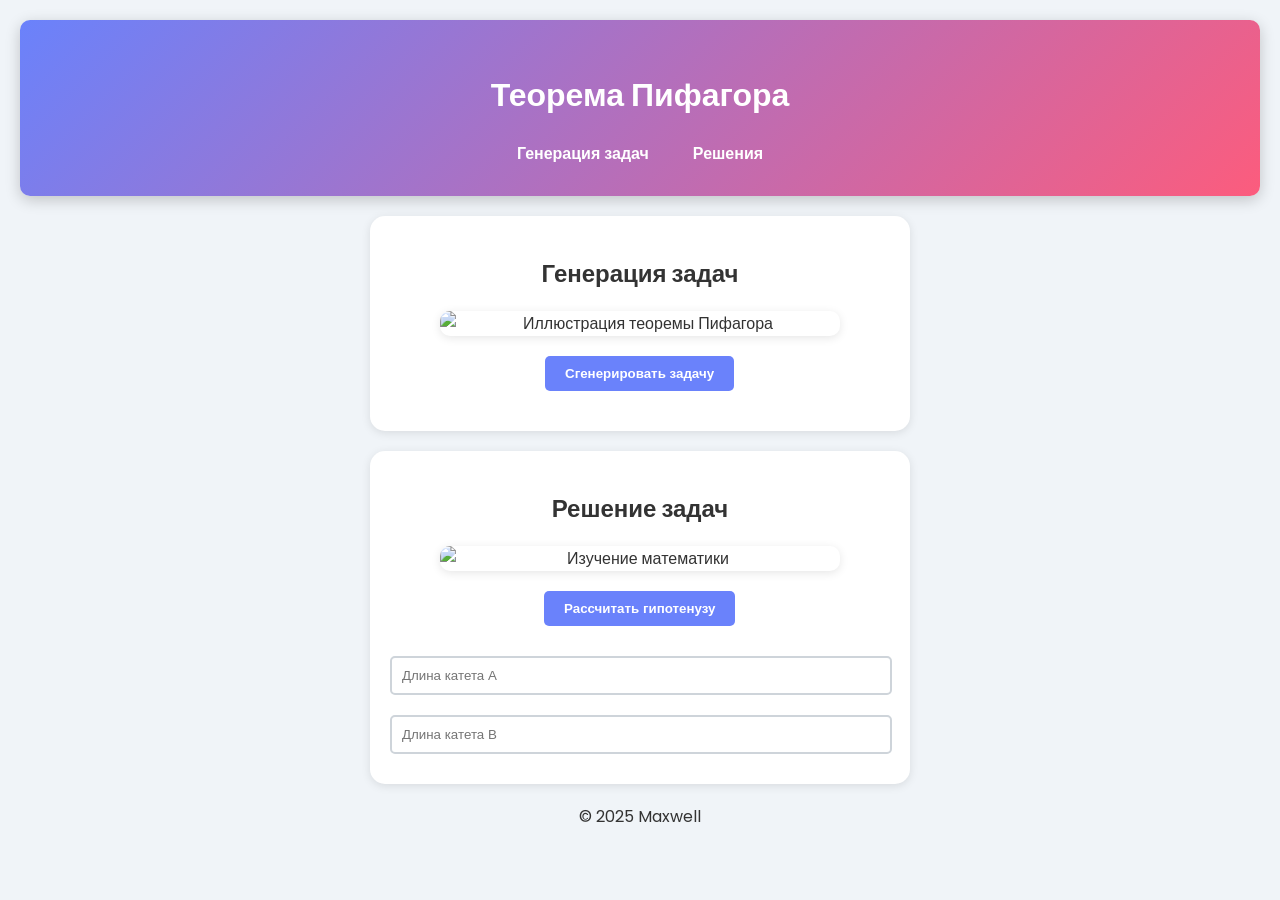
==== Теорема Пифагора.html @ ce5f4048 "Performance optimization implementation -Key features implemented: -DOM element caching in script.js" ====
<!DOCTYPE html>
<html lang="ru">
<head>
    <meta charset="UTF-8">
    <meta name="viewport" content="width=device-width, initial-scale=1.0">
    <title>Теорема Пифагора</title>
    <link rel="stylesheet" href="styles.css">
    <link rel="preconnect" href="https://fonts.googleapis.com">
    <link rel="preconnect" href="https://fonts.gstatic.com" crossorigin>
    <link href="https://fonts.googleapis.com/css2?family=Poppins:wght@400;600&display=swap" rel="stylesheet">
</head>
<body>
    <header>
        <h1>Теорема Пифагора</h1>
        <nav>
            <a href="#generate">Генерация задач</a>
            <a href="#solutions">Решения</a>
        </nav>
    </header>

    <section id="generate" class="card">
        <h2>Генерация задач</h2>
        <img src="images/pithagorean_theorem.png" alt="Иллюстрация теоремы Пифагора" class="img-center">
        <div class="button-container">
            <button id="generateBtn">Сгенерировать задачу</button>
        </div>
        <div id="task"></div>
    </section>

    <section id="solutions" class="card">
        <h2>Решение задач</h2>
        <img src="images/math_study.jpg" alt="Изучение математики" class="img-center">
        <div class="button-container">
            <button id="calculateBtn">Рассчитать гипотенузу</button>
        </div>
        <input type="number" id="catetA" placeholder="Длина катета A" />
        <input type="number" id="catetB" placeholder="Длина катета B" />
        <div id="result"></div>
    </section>

    <footer>
        <p>&copy; 2025 Maxwell</p>
    </footer>

    <script src="script.js"></script>
</body>
</html>
---- styles.css ----
/* Оптимизированные стили - без дублирования */
body {
    font-family: 'Poppins', sans-serif;
    margin: 0;
    padding: 20px;
    background-color: #f0f4f8;
    color: #333;
}

header {
    background: linear-gradient(135deg, #6a82fb, #fc5c7d);
    color: white;
    padding: 30px;
    text-align: center;
    border-radius: 10px;
    box-shadow: 0 4px 15px rgba(0, 0, 0, 0.2);
}

nav a {
    margin: 0 20px;
    color: white;
    text-decoration: none;
    font-weight: 600;
    position: relative;
}

nav a:hover::after {
    content: '';
    position: absolute;
    left: 50%;
    bottom: -5px;
    transform: translateX(-50%);
    height: 2px;
    width: 100%;
    background: white;
}

.card {
    margin: 20px auto;
    background-color: white;
    padding: 20px;
    border-radius: 15px;
    box-shadow: 0 2px 10px rgba(0, 0, 0, 0.1);
    max-width: 500px;
    text-align: center;
}

.button-container {
    margin: 20px 0;
}

button {
    padding: 10px 20px;
    border: none;
    border-radius: 5px;
    background-color: #6a82fb;
    color: white;
    cursor: pointer;
    transition: background-color 0.3s, transform 0.2s;
    font-weight: 600;
    will-change: transform;
}

button:hover {
    background-color: #5a72e4;
    transform: translateY(-2px);
}

input {
    padding: 10px;
    margin: 10px 0;
    border: 2px solid #ced4da;
    border-radius: 5px;
    width: calc(100% - 22px);
    outline: none;
    transition: border-color 0.3s;
}

input:focus {
    border-color: #6a82fb;
}

footer {
    text-align: center;
    margin-top: 20px;
    font-weight: 400;
}

.img-center {
    display: block;
    margin: 20px auto;
    max-width: 80%;
    height: auto;
    border-radius: 10px;
    box-shadow: 0 2px 10px rgba(0, 0, 0, 0.1);
}
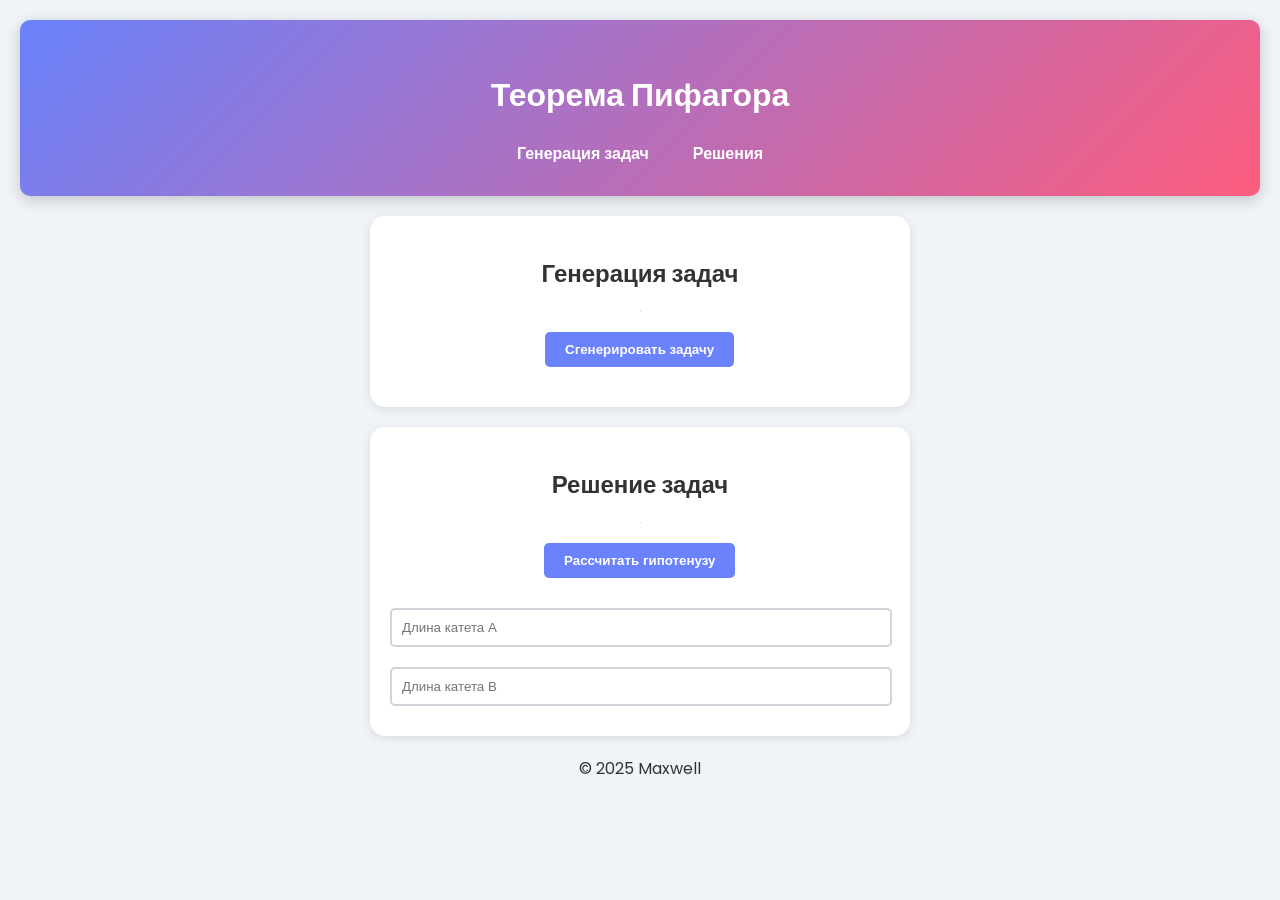
==== commit 4bf1a159: "update branch" ====
--- a/Теорема Пифагора.html
+++ b/Теорема Пифагора.html
@@ -18,18 +18,18 @@
         </nav>
     </header>
 
-    <section id="generate" class="card">
+    <section id="generate" class="card fade-in">
         <h2>Генерация задач</h2>
-        <img src="images/pithagorean_theorem.png" alt="Иллюстрация теоремы Пифагора" class="img-center">
+        <img src="images/pithagorean_theorem.png" alt="Иллюстрация теоремы Пифагора" class="img-center zoom-hover">
         <div class="button-container">
             <button id="generateBtn">Сгенерировать задачу</button>
         </div>
         <div id="task"></div>
     </section>
 
-    <section id="solutions" class="card">
+    <section id="solutions" class="card fade-in">
         <h2>Решение задач</h2>
-        <img src="images/math_study.jpg" alt="Изучение математики" class="img-center">
+        <img src="images/math_study.jpg" alt="Изучение математики" class="img-center zoom-hover">
         <div class="button-container">
             <button id="calculateBtn">Рассчитать гипотенузу</button>
         </div>
--- a/styles.css
+++ b/styles.css
@@ -5,6 +5,74 @@
     padding: 20px;
     background-color: #f0f4f8;
     color: #333;
+    overflow-x: hidden;
+}
+
+/* Анимация появления при загрузке */
+@keyframes fadeInUp {
+    from {
+        opacity: 0;
+        transform: translateY(30px);
+    }
+    to {
+        opacity: 1;
+        transform: translateY(0);
+    }
+}
+
+.fade-in {
+    animation: fadeInUp 0.8s ease-out forwards;
+}
+
+/* Задержка анимации для второй секции */
+#solutions.fade-in {
+    animation-delay: 0.3s;
+    opacity: 0;
+}
+
+/* Анимация увеличения изображений при наведении */
+.zoom-hover {
+    transition: transform 0.4s ease, box-shadow 0.4s ease;
+}
+
+.zoom-hover:hover {
+    transform: scale(1.05);
+    box-shadow: 0 8px 25px rgba(0, 0, 0, 0.2);
+}
+
+/* Анимация пульсации для кнопок */
+@keyframes pulse {
+    0% {
+        box-shadow: 0 0 0 0 rgba(106, 130, 251, 0.7);
+    }
+    70% {
+        box-shadow: 0 0 0 10px rgba(106, 130, 251, 0);
+    }
+    100% {
+        box-shadow: 0 0 0 0 rgba(106, 130, 251, 0);
+    }
+}
+
+button:hover {
+    background-color: #5a72e4;
+    transform: translateY(-2px);
+    animation: pulse 1s infinite;
+}
+
+/* Анимация появления результатов */
+@keyframes slideIn {
+    from {
+        opacity: 0;
+        transform: translateX(-20px);
+    }
+    to {
+        opacity: 1;
+        transform: translateX(0);
+    }
+}
+
+#task, #result {
+    animation: slideIn 0.5s ease-out;
 }
 
 header {
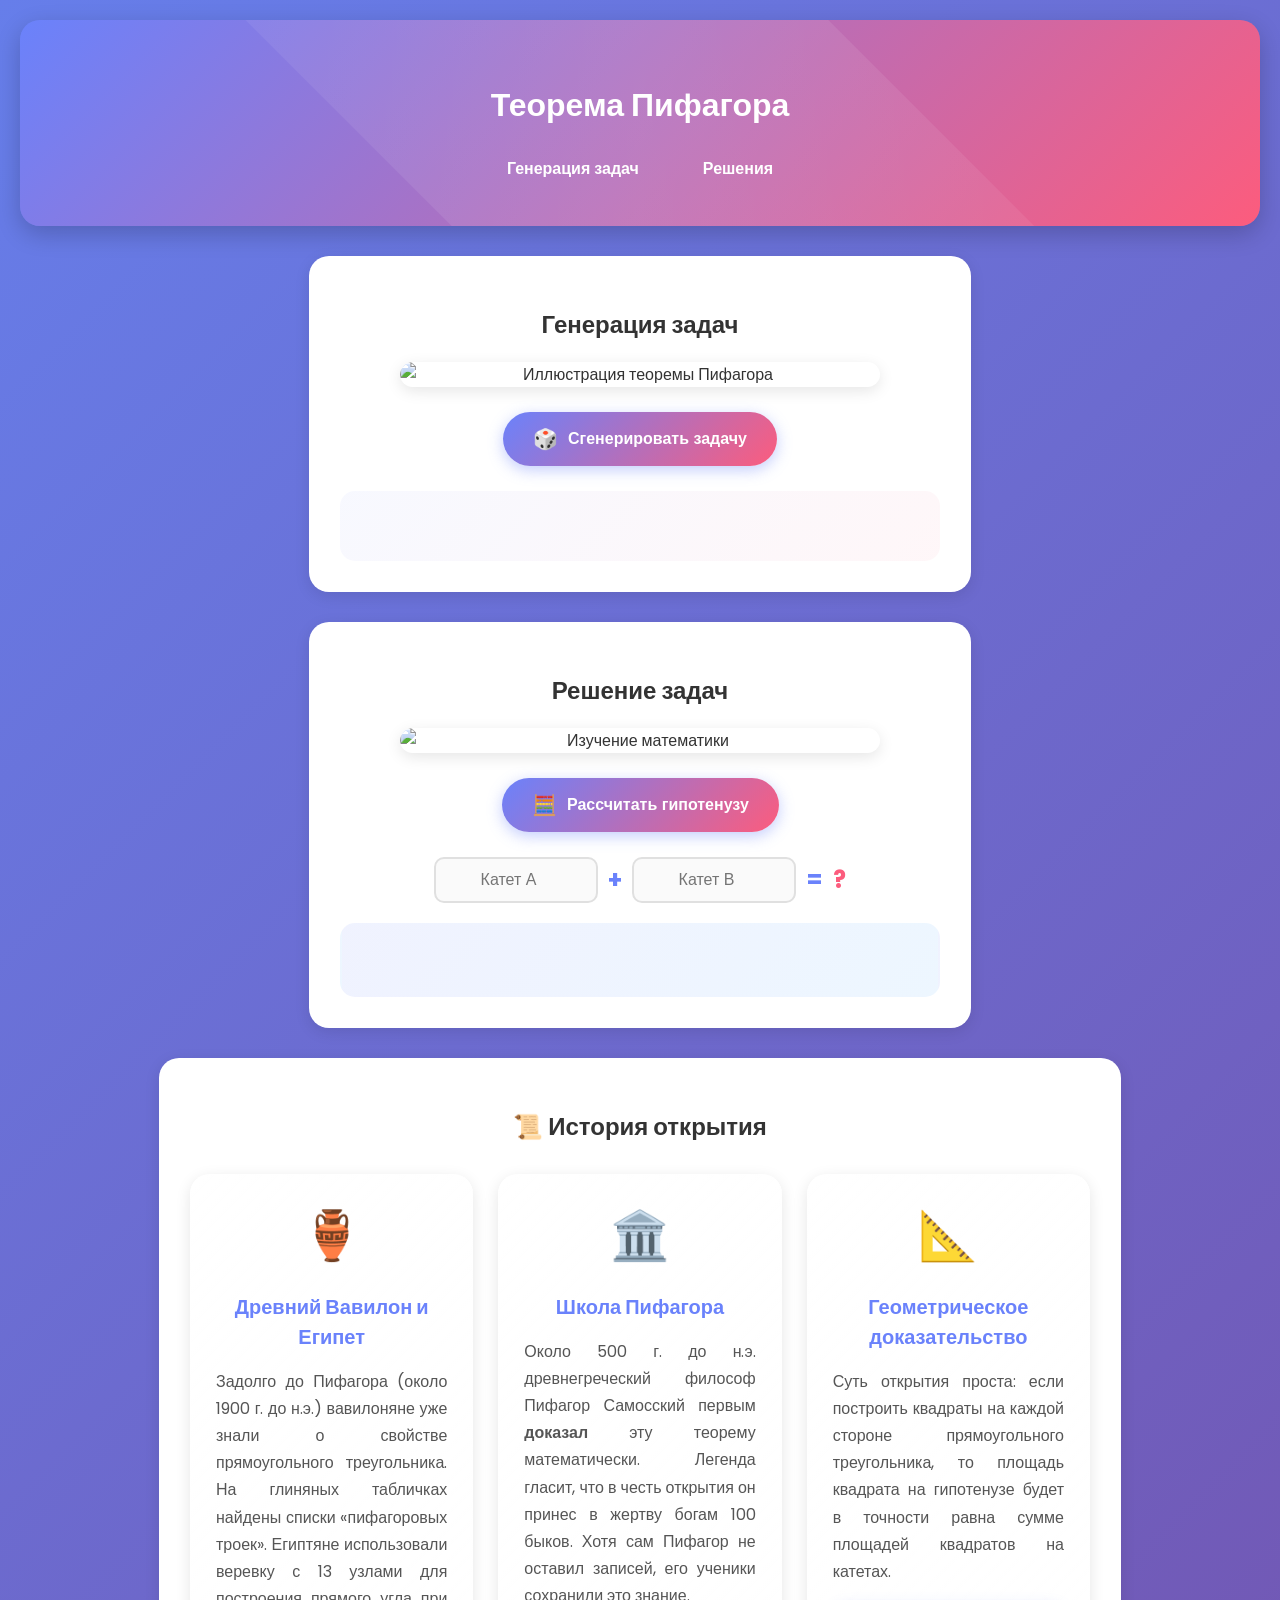
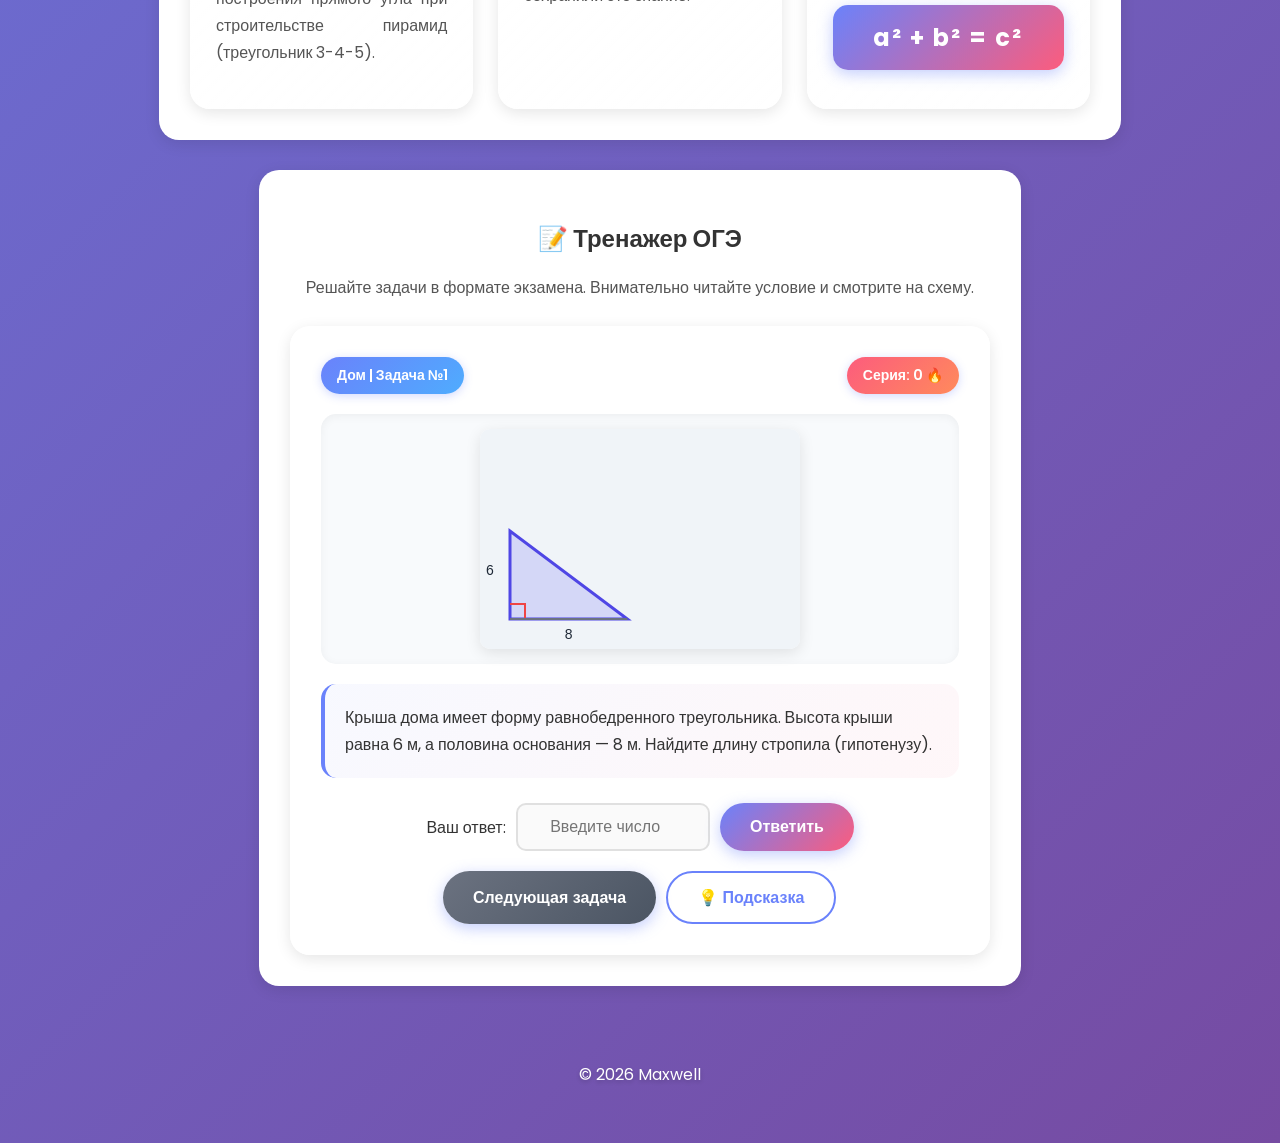
==== commit 6babb22b: "Update Теорема Пифагора.html" ====
--- a/Теорема Пифагора.html
+++ b/Теорема Пифагора.html
@@ -20,28 +20,117 @@
 
     <section id="generate" class="card fade-in">
         <h2>Генерация задач</h2>
-        <img src="images/pithagorean_theorem.png" alt="Иллюстрация теоремы Пифагора" class="img-center zoom-hover">
+        <div class="image-wrapper">
+            <img src="https://images.unsplash.com/photo-1635070041078-e363dbe005cb?w=600&h=400&fit=crop" alt="Иллюстрация теоремы Пифагора" class="img-center zoom-hover" loading="lazy">
+            <div class="image-overlay"></div>
+        </div>
         <div class="button-container">
-            <button id="generateBtn">Сгенерировать задачу</button>
+            <button id="generateBtn">
+                <span class="btn-icon">🎲</span>
+                <span>Сгенерировать задачу</span>
+            </button>
         </div>
-        <div id="task"></div>
+        <div id="task" class="result-box"></div>
     </section>
 
     <section id="solutions" class="card fade-in">
         <h2>Решение задач</h2>
-        <img src="images/math_study.jpg" alt="Изучение математики" class="img-center zoom-hover">
+        <div class="image-wrapper">
+            <img src="https://images.unsplash.com/photo-1509228468518-180dd4864904?w=600&h=400&fit=crop" alt="Изучение математики" class="img-center zoom-hover" loading="lazy">
+            <div class="image-overlay"></div>
+        </div>
         <div class="button-container">
-            <button id="calculateBtn">Рассчитать гипотенузу</button>
+            <button id="calculateBtn">
+                <span class="btn-icon">🧮</span>
+                <span>Рассчитать гипотенузу</span>
+            </button>
         </div>
-        <input type="number" id="catetA" placeholder="Длина катета A" />
-        <input type="number" id="catetB" placeholder="Длина катета B" />
-        <div id="result"></div>
+        <div class="input-group">
+            <input type="number" id="catetA" placeholder="Катет A" />
+            <span class="input-divider">+</span>
+            <input type="number" id="catetB" placeholder="Катет B" />
+            <span class="input-divider">=</span>
+            <span class="input-result-placeholder">?</span>
+        </div>
+        <div id="result" class="result-box highlight"></div>
+    </section>
+
+    <!-- Раздел: История -->
+    <section id="history" class="card fade-in history-section">
+        <h2>📜 История открытия</h2>
+        <div class="history-content">
+            <div class="history-card scroll-reveal">
+                <div class="history-icon">🏺</div>
+                <h3>Древний Вавилон и Египет</h3>
+                <p>Задолго до Пифагора (около 1900 г. до н.э.) вавилоняне уже знали о свойстве прямоугольного треугольника. На глиняных табличках найдены списки «пифагоровых троек». Египтяне использовали веревку с 13 узлами для построения прямого угла при строительстве пирамид (треугольник 3-4-5).</p>
+            </div>
+            
+            <div class="history-card scroll-reveal" style="transition-delay: 0.2s;">
+                <div class="history-icon">🏛️</div>
+                <h3>Школа Пифагора</h3>
+                <p>Около 500 г. до н.э. древнегреческий философ Пифагор Самосский первым <strong>доказал</strong> эту теорему математически. Легенда гласит, что в честь открытия он принес в жертву богам 100 быков. Хотя сам Пифагор не оставил записей, его ученики сохранили это знание.</p>
+            </div>
+
+            <div class="history-card scroll-reveal" style="transition-delay: 0.4s;">
+                <div class="history-icon">📐</div>
+                <h3>Геометрическое доказательство</h3>
+                <p>Суть открытия проста: если построить квадраты на каждой стороне прямоугольного треугольника, то площадь квадрата на гипотенузе будет в точности равна сумме площадей квадратов на катетах.</p>
+                <div class="formula-box">a² + b² = c²</div>
+            </div>
+        </div>
+    </section>
+
+    <!-- Раздел: Тренажер ОГЭ -->
+    <section id="oge-practice" class="card fade-in oge-section">
+        <h2>📝 Тренажер ОГЭ</h2>
+        <p class="section-desc">Решайте задачи в формате экзамена. Внимательно читайте условие и смотрите на схему.</p>
+        
+        <div class="task-container glass-panel">
+            <div class="task-header">
+                <span class="badge" id="task-type">Задача №1</span>
+                <span class="badge difficulty" id="task-streak">Серия: 0 🔥</span>
+            </div>
+            
+            <div class="task-content">
+                <div class="task-visual">
+                    <canvas id="taskCanvas" width="320" height="220"></canvas>
+                </div>
+                <div class="task-text" id="task-text">
+                    Загрузка задачи...
+                </div>
+            </div>
+
+            <div class="input-group">
+                <label for="user-answer">Ваш ответ:</label>
+                <div class="input-row">
+                    <input type="number" id="user-answer" placeholder="Введите число" step="0.1">
+                    <button class="btn btn-primary" onclick="checkAnswer()">Ответить</button>
+                </div>
+            </div>
+
+            <div id="feedback" class="feedback hidden">
+                <!-- Результат проверки -->
+            </div>
+
+            <div class="task-controls">
+                <button class="btn btn-secondary" onclick="generateTask()">Следующая задача</button>
+                <button class="btn btn-outline" onclick="toggleHint()">💡 Подсказка</button>
+            </div>
+            
+            <div id="hint-box" class="hint-box hidden">
+                <strong>Формула:</strong> $a^2 + b^2 = c^2$, где $c$ — гипотенуза.
+            </div>
+        </div>
     </section>
 
     <footer>
-        <p>&copy; 2025 Maxwell</p>
+        <p>&copy; 2026 Maxwell</p>
     </footer>
 
     <script src="script.js"></script>
 </body>
-</html>+</html>
+
+    <script src="script.js"></script>
+</body>
+</html>
--- a/styles.css
+++ b/styles.css
@@ -1,10 +1,22 @@
 /* Оптимизированные стили - без дублирования */
+:root {
+    --primary-color: #6a82fb;
+    --secondary-color: #fc5c7d;
+    --accent-color: #4facfe;
+    --text-color: #333;
+    --bg-color: #f0f4f8;
+    --card-bg: #ffffff;
+    --shadow-light: 0 4px 15px rgba(0, 0, 0, 0.1);
+    --shadow-hover: 0 8px 25px rgba(0, 0, 0, 0.2);
+}
+
 body {
     font-family: 'Poppins', sans-serif;
     margin: 0;
     padding: 20px;
-    background-color: #f0f4f8;
-    color: #333;
+    background: linear-gradient(135deg, #667eea 0%, #764ba2 100%);
+    min-height: 100vh;
+    color: var(--text-color);
     overflow-x: hidden;
 }
 
@@ -20,43 +32,17 @@
     }
 }
 
-.fade-in {
-    animation: fadeInUp 0.8s ease-out forwards;
-}
-
-/* Задержка анимации для второй секции */
-#solutions.fade-in {
-    animation-delay: 0.3s;
-    opacity: 0;
-}
-
-/* Анимация увеличения изображений при наведении */
-.zoom-hover {
-    transition: transform 0.4s ease, box-shadow 0.4s ease;
-}
-
-.zoom-hover:hover {
-    transform: scale(1.05);
-    box-shadow: 0 8px 25px rgba(0, 0, 0, 0.2);
-}
-
 /* Анимация пульсации для кнопок */
 @keyframes pulse {
     0% {
         box-shadow: 0 0 0 0 rgba(106, 130, 251, 0.7);
     }
     70% {
-        box-shadow: 0 0 0 10px rgba(106, 130, 251, 0);
+        box-shadow: 0 0 0 15px rgba(106, 130, 251, 0);
     }
     100% {
         box-shadow: 0 0 0 0 rgba(106, 130, 251, 0);
     }
-}
-
-button:hover {
-    background-color: #5a72e4;
-    transform: translateY(-2px);
-    animation: pulse 1s infinite;
 }
 
 /* Анимация появления результатов */
@@ -71,17 +57,64 @@
     }
 }
 
+/* Анимация свечения */
+@keyframes glow {
+    0%, 100% {
+        box-shadow: 0 0 5px rgba(106, 130, 251, 0.5), 0 0 10px rgba(106, 130, 251, 0.3);
+    }
+    50% {
+        box-shadow: 0 0 20px rgba(106, 130, 251, 0.8), 0 0 30px rgba(106, 130, 251, 0.4);
+    }
+}
+
+.fade-in {
+    animation: fadeInUp 0.8s ease-out forwards;
+}
+
+#solutions.fade-in {
+    animation-delay: 0.3s;
+    opacity: 0;
+}
+
+.zoom-hover {
+    transition: transform 0.4s ease, box-shadow 0.4s ease;
+}
+
+.zoom-hover:hover {
+    transform: scale(1.05);
+    box-shadow: var(--shadow-hover);
+}
+
 #task, #result {
     animation: slideIn 0.5s ease-out;
 }
 
 header {
-    background: linear-gradient(135deg, #6a82fb, #fc5c7d);
+    background: linear-gradient(135deg, var(--primary-color), var(--secondary-color));
     color: white;
-    padding: 30px;
-    text-align: center;
-    border-radius: 10px;
-    box-shadow: 0 4px 15px rgba(0, 0, 0, 0.2);
+    padding: 40px 30px;
+    text-align: center;
+    border-radius: 20px;
+    box-shadow: var(--shadow-hover);
+    position: relative;
+    overflow: hidden;
+}
+
+header::before {
+    content: '';
+    position: absolute;
+    top: -50%;
+    left: -50%;
+    width: 200%;
+    height: 200%;
+    background: linear-gradient(45deg, transparent, rgba(255,255,255,0.1), transparent);
+    transform: rotate(45deg);
+    animation: shimmer 3s infinite;
+}
+
+@keyframes shimmer {
+    0% { transform: translateX(-100%) rotate(45deg); }
+    100% { transform: translateX(100%) rotate(45deg); }
 }
 
 nav a {
@@ -90,75 +123,519 @@
     text-decoration: none;
     font-weight: 600;
     position: relative;
-}
-
-nav a:hover::after {
+    display: inline-block;
+    padding: 5px 10px;
+    transition: transform 0.3s ease;
+}
+
+nav a:hover {
+    transform: translateY(-2px);
+}
+
+nav a::after {
     content: '';
     position: absolute;
+    bottom: 0;
+    left: 0;
+    width: 0;
+    height: 2px;
+    background: white;
+    transition: width 0.3s ease;
+}
+
+nav a:hover::after {
+    width: 100%;
+}
+
+.card {
+    margin: 30px auto;
+    background: var(--card-bg);
+    padding: 30px;
+    border-radius: 20px;
+    box-shadow: var(--shadow-light);
+    max-width: 600px;
+    text-align: center;
+    backdrop-filter: blur(10px);
+    border: 1px solid rgba(255, 255, 255, 0.2);
+    transition: transform 0.3s ease, box-shadow 0.3s ease;
+}
+
+.card:hover {
+    transform: translateY(-5px);
+    box-shadow: var(--shadow-hover);
+}
+
+.image-wrapper {
+    position: relative;
+    margin: 20px auto;
+    max-width: 80%;
+    border-radius: 15px;
+    overflow: hidden;
+    box-shadow: var(--shadow-light);
+}
+
+.image-overlay {
+    position: absolute;
+    top: 0;
+    left: 0;
+    right: 0;
+    bottom: 0;
+    background: linear-gradient(135deg, rgba(106, 130, 251, 0.1), rgba(252, 92, 125, 0.1));
+    opacity: 0;
+    transition: opacity 0.4s ease;
+    pointer-events: none;
+}
+
+.image-wrapper:hover .image-overlay {
+    opacity: 1;
+}
+
+.img-center {
+    display: block;
+    width: 100%;
+    height: auto;
+    border-radius: 15px;
+}
+
+.button-container {
+    margin: 25px 0;
+}
+
+button {
+    padding: 15px 30px;
+    border: none;
+    border-radius: 50px;
+    background: linear-gradient(135deg, var(--primary-color), var(--secondary-color));
+    color: white;
+    cursor: pointer;
+    transition: all 0.3s ease;
+    font-weight: 600;
+    font-size: 16px;
+    display: inline-flex;
+    align-items: center;
+    gap: 10px;
+    will-change: transform;
+    box-shadow: 0 4px 15px rgba(106, 130, 251, 0.4);
+    position: relative;
+    overflow: hidden;
+}
+
+button::before {
+    content: '';
+    position: absolute;
+    top: 50%;
     left: 50%;
-    bottom: -5px;
-    transform: translateX(-50%);
-    height: 2px;
-    width: 100%;
+    width: 0;
+    height: 0;
+    border-radius: 50%;
+    background: rgba(255, 255, 255, 0.3);
+    transform: translate(-50%, -50%);
+    transition: width 0.6s, height 0.6s;
+}
+
+button:hover::before {
+    width: 300px;
+    height: 300px;
+}
+
+button:hover {
+    transform: translateY(-3px);
+    box-shadow: 0 6px 20px rgba(106, 130, 251, 0.6);
+    animation: pulse 1.5s infinite;
+}
+
+button:active {
+    transform: translateY(-1px);
+}
+
+.btn-icon {
+    font-size: 20px;
+}
+
+.input-group {
+    display: flex;
+    align-items: center;
+    justify-content: center;
+    gap: 10px;
+    margin: 20px 0;
+    flex-wrap: wrap;
+}
+
+input {
+    padding: 12px 20px;
+    border: 2px solid #e0e0e0;
+    border-radius: 10px;
+    width: 120px;
+    outline: none;
+    transition: all 0.3s ease;
+    font-size: 16px;
+    text-align: center;
+    background: #fafafa;
+}
+
+input:focus {
+    border-color: var(--primary-color);
     background: white;
-}
-
-.card {
-    margin: 20px auto;
-    background-color: white;
+    box-shadow: 0 0 10px rgba(106, 130, 251, 0.2);
+    transform: scale(1.05);
+}
+
+.input-divider {
+    font-size: 24px;
+    font-weight: bold;
+    color: var(--primary-color);
+}
+
+.input-result-placeholder {
+    font-size: 24px;
+    font-weight: bold;
+    color: var(--secondary-color);
+}
+
+.result-box {
+    margin-top: 20px;
     padding: 20px;
     border-radius: 15px;
-    box-shadow: 0 2px 10px rgba(0, 0, 0, 0.1);
-    max-width: 500px;
-    text-align: center;
-}
-
-.button-container {
-    margin: 20px 0;
-}
-
-button {
-    padding: 10px 20px;
-    border: none;
-    border-radius: 5px;
-    background-color: #6a82fb;
+    background: linear-gradient(135deg, rgba(106, 130, 251, 0.05), rgba(252, 92, 125, 0.05));
+    font-size: 18px;
+    font-weight: 600;
+    min-height: 30px;
+    display: flex;
+    align-items: center;
+    justify-content: center;
+}
+
+.result-box.highlight {
+    background: linear-gradient(135deg, rgba(106, 130, 251, 0.1), rgba(79, 172, 254, 0.1));
+    border: 2px solid transparent;
+    animation: glow 2s ease-in-out infinite;
+}
+
+.result-box:not(:empty) {
+    border-color: var(--primary-color);
+}
+
+footer {
+    text-align: center;
+    margin-top: 40px;
+    padding: 20px;
     color: white;
-    cursor: pointer;
-    transition: background-color 0.3s, transform 0.2s;
+    font-weight: 400;
+    text-shadow: 0 2px 4px rgba(0, 0, 0, 0.2);
+}
+
+@media (max-width: 600px) {
+    body {
+        padding: 10px;
+    }
+    
+    header {
+        padding: 30px 20px;
+    }
+    
+    nav a {
+        margin: 0 10px;
+        font-size: 14px;
+    }
+    
+    .card {
+        padding: 20px;
+    }
+    
+    .input-group {
+        flex-direction: column;
+        gap: 5px;
+    }
+    
+    input {
+        width: 100%;
+    }
+    
+    .input-divider, .input-result-placeholder {
+        display: none;
+    }
+    
+    button {
+        padding: 12px 25px;
+        font-size: 14px;
+    }
+}
+
+/* Стили для раздела истории */
+.history-section {
+    max-width: 900px;
+}
+
+.history-content {
+    display: grid;
+    grid-template-columns: repeat(auto-fit, minmax(250px, 1fr));
+    gap: 25px;
+    margin-top: 30px;
+}
+
+.history-card {
+    background: linear-gradient(135deg, rgba(255, 255, 255, 0.9), rgba(255, 255, 255, 0.7));
+    padding: 25px;
+    border-radius: 20px;
+    box-shadow: var(--shadow-light);
+    transition: all 0.4s ease;
+    border: 1px solid rgba(255, 255, 255, 0.3);
+    opacity: 0;
+    transform: translateY(30px);
+    animation: fadeInUp 0.8s ease-out forwards;
+}
+
+.history-card:hover {
+    transform: translateY(-10px) scale(1.02);
+    box-shadow: var(--shadow-hover);
+    background: linear-gradient(135deg, rgba(255, 255, 255, 1), rgba(255, 255, 255, 0.9));
+}
+
+.history-icon {
+    font-size: 48px;
+    margin-bottom: 15px;
+    display: block;
+    text-align: center;
+    animation: float 3s ease-in-out infinite;
+}
+
+@keyframes float {
+    0%, 100% {
+        transform: translateY(0);
+    }
+    50% {
+        transform: translateY(-10px);
+    }
+}
+
+.history-card h3 {
+    color: var(--primary-color);
+    margin-bottom: 15px;
+    font-size: 20px;
+    text-align: center;
+}
+
+.history-card p {
+    line-height: 1.7;
+    color: #555;
+    text-align: justify;
+}
+
+.formula-box {
+    background: linear-gradient(135deg, var(--primary-color), var(--secondary-color));
+    color: white;
+    padding: 15px 25px;
+    border-radius: 15px;
+    font-size: 24px;
+    font-weight: bold;
+    text-align: center;
+    margin-top: 20px;
+    box-shadow: 0 4px 15px rgba(106, 130, 251, 0.4);
+    letter-spacing: 2px;
+    animation: glow 2s ease-in-out infinite;
+}
+
+/* Адаптивность для истории */
+@media (max-width: 600px) {
+    .history-content {
+        grid-template-columns: 1fr;
+    }
+    
+    .history-card {
+        padding: 20px;
+    }
+    
+    .formula-box {
+        font-size: 20px;
+        padding: 12px 20px;
+    }
+}
+
+/* Стили для раздела ОГЭ */
+.oge-section {
+    max-width: 700px;
+}
+
+.section-desc {
+    color: #555;
+    margin-bottom: 25px;
+    font-size: 16px;
+    line-height: 1.6;
+}
+
+.task-container {
+    margin-top: 20px;
+}
+
+.glass-panel {
+    background: rgba(255, 255, 255, 0.95);
+    border-radius: 20px;
+    padding: 30px;
+    box-shadow: var(--shadow-light);
+    border: 1px solid rgba(255, 255, 255, 0.5);
+}
+
+.task-header {
+    display: flex;
+    justify-content: space-between;
+    align-items: center;
+    margin-bottom: 20px;
+    flex-wrap: wrap;
+    gap: 10px;
+}
+
+.badge {
+    background: linear-gradient(135deg, var(--primary-color), var(--accent-color));
+    color: white;
+    padding: 8px 16px;
+    border-radius: 20px;
+    font-size: 14px;
     font-weight: 600;
-    will-change: transform;
-}
-
-button:hover {
-    background-color: #5a72e4;
+    box-shadow: 0 2px 10px rgba(106, 130, 251, 0.3);
+}
+
+.badge.difficulty {
+    background: linear-gradient(135deg, var(--secondary-color), #ff8a5c);
+}
+
+.task-content {
+    display: flex;
+    flex-direction: column;
+    gap: 20px;
+    margin-bottom: 25px;
+}
+
+.task-visual {
+    display: flex;
+    justify-content: center;
+    background: #f8fafc;
+    border-radius: 15px;
+    padding: 15px;
+    box-shadow: inset 0 2px 10px rgba(0, 0, 0, 0.05);
+}
+
+#taskCanvas {
+    border-radius: 10px;
+    background: white;
+    box-shadow: 0 4px 15px rgba(0, 0, 0, 0.1);
+}
+
+.task-text {
+    background: linear-gradient(135deg, rgba(106, 130, 251, 0.05), rgba(252, 92, 125, 0.05));
+    padding: 20px;
+    border-radius: 15px;
+    font-size: 16px;
+    line-height: 1.7;
+    color: #333;
+    border-left: 4px solid var(--primary-color);
+    text-align: left;
+}
+
+.input-row {
+    display: flex;
+    gap: 10px;
+    flex-wrap: wrap;
+    justify-content: center;
+}
+
+.input-row input {
+    flex: 1;
+    min-width: 150px;
+    max-width: 250px;
+}
+
+.feedback {
+    padding: 15px 20px;
+    border-radius: 12px;
+    font-weight: 600;
+    text-align: center;
+    margin: 15px 0;
+    animation: slideIn 0.4s ease-out;
+}
+
+.feedback.correct {
+    background: linear-gradient(135deg, rgba(34, 197, 94, 0.1), rgba(34, 197, 94, 0.2));
+    color: #16a34a;
+    border: 2px solid #22c55e;
+}
+
+.feedback.incorrect {
+    background: linear-gradient(135deg, rgba(239, 68, 68, 0.1), rgba(239, 68, 68, 0.2));
+    color: #dc2626;
+    border: 2px solid #ef4444;
+}
+
+.task-controls {
+    display: flex;
+    gap: 10px;
+    justify-content: center;
+    flex-wrap: wrap;
+    margin-top: 20px;
+}
+
+.btn-secondary {
+    background: linear-gradient(135deg, #6b7280, #4b5563);
+}
+
+.btn-outline {
+    background: transparent;
+    border: 2px solid var(--primary-color);
+    color: var(--primary-color);
+    box-shadow: none;
+}
+
+.btn-outline:hover {
+    background: var(--primary-color);
+    color: white;
     transform: translateY(-2px);
 }
 
-input {
-    padding: 10px;
-    margin: 10px 0;
-    border: 2px solid #ced4da;
-    border-radius: 5px;
-    width: calc(100% - 22px);
-    outline: none;
-    transition: border-color 0.3s;
-}
-
-input:focus {
-    border-color: #6a82fb;
-}
-
-footer {
-    text-align: center;
+.hint-box {
     margin-top: 20px;
-    font-weight: 400;
-}
-
-.img-center {
-    display: block;
-    margin: 20px auto;
-    max-width: 80%;
-    height: auto;
-    border-radius: 10px;
-    box-shadow: 0 2px 10px rgba(0, 0, 0, 0.1);
+    padding: 15px 20px;
+    background: linear-gradient(135deg, rgba(251, 191, 36, 0.1), rgba(245, 158, 11, 0.1));
+    border: 2px dashed #f59e0b;
+    border-radius: 12px;
+    color: #92400e;
+    font-size: 14px;
+    animation: slideIn 0.4s ease-out;
+}
+
+.hidden {
+    display: none !important;
+}
+
+/* Адаптивность для ОГЭ */
+@media (max-width: 600px) {
+    .task-content {
+        flex-direction: column;
+    }
+    
+    .task-visual {
+        order: -1;
+    }
+    
+    #taskCanvas {
+        width: 100%;
+        height: auto;
+    }
+    
+    .input-row {
+        flex-direction: column;
+        align-items: stretch;
+    }
+    
+    .input-row input,
+    .input-row button {
+        width: 100%;
+        max-width: none;
+    }
+    
+    .task-controls {
+        flex-direction: column;
+    }
+    
+    .task-controls button {
+        width: 100%;
+    }
 }
